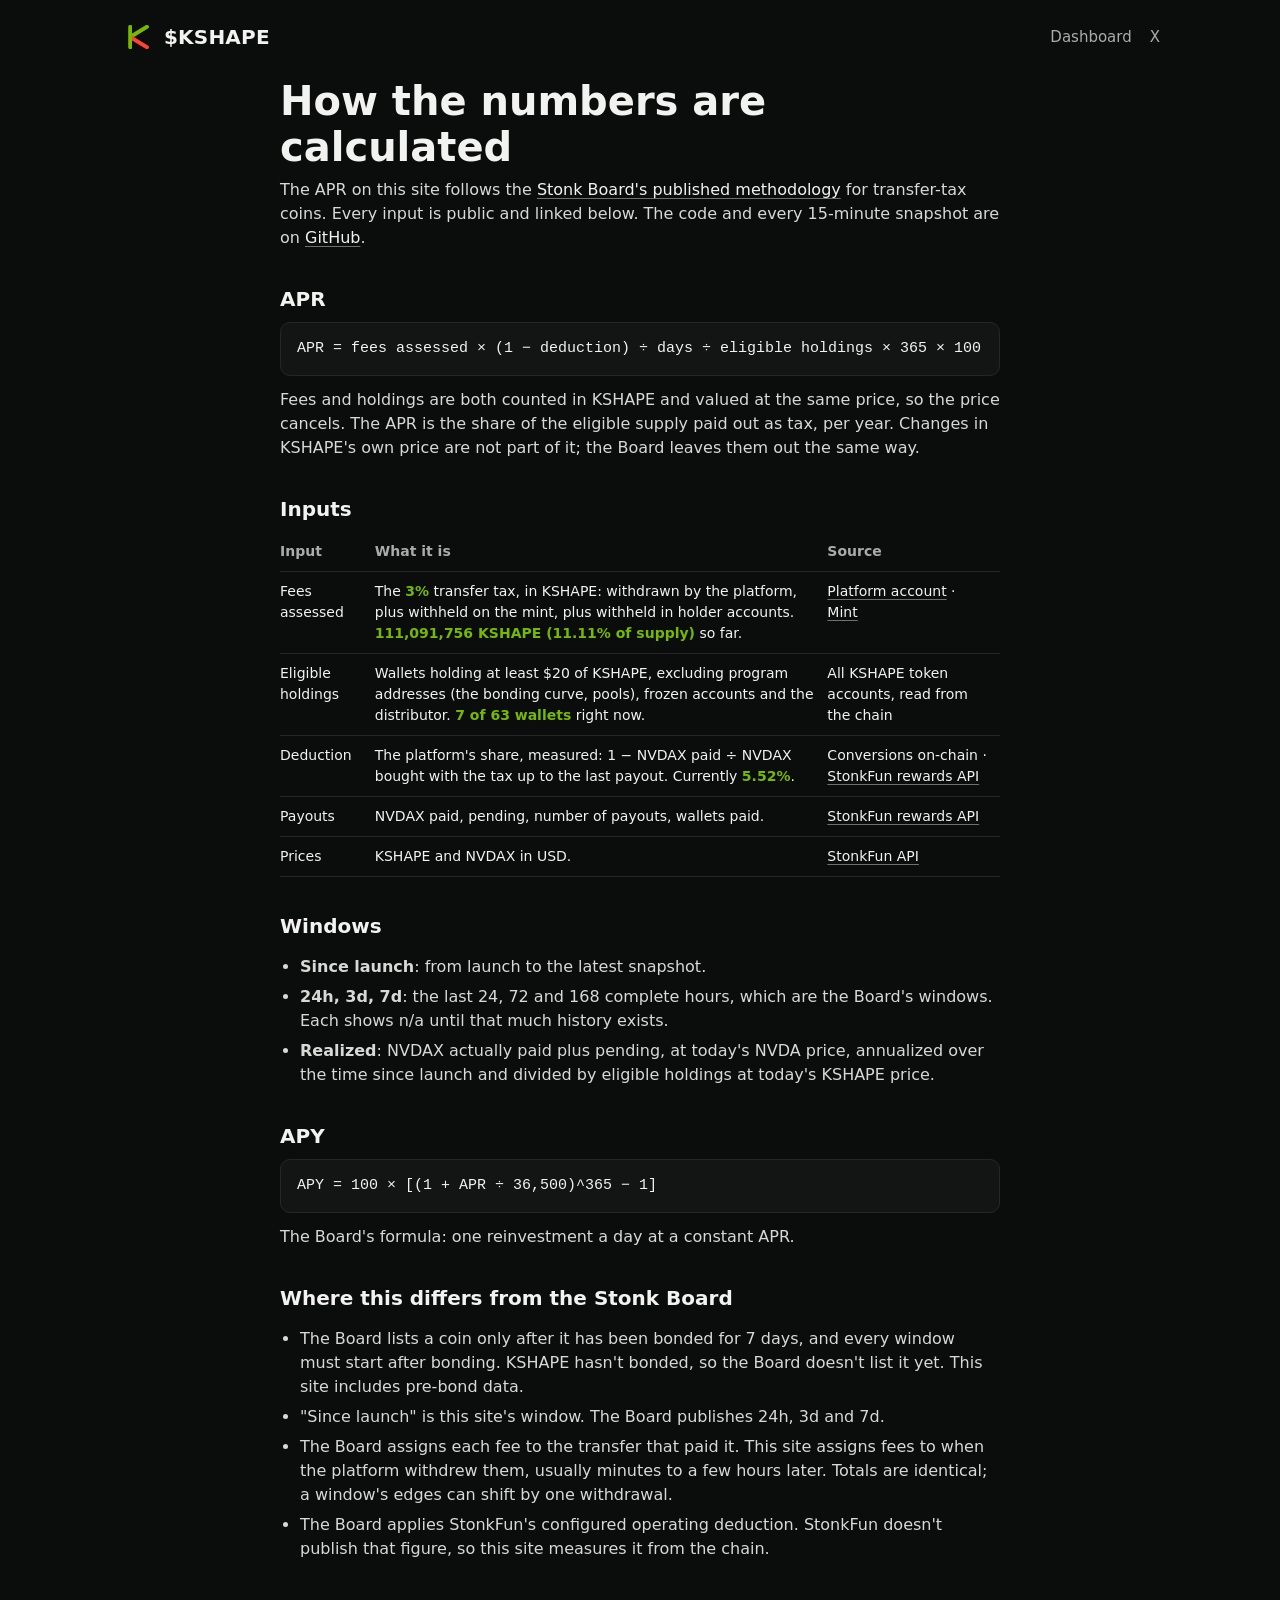
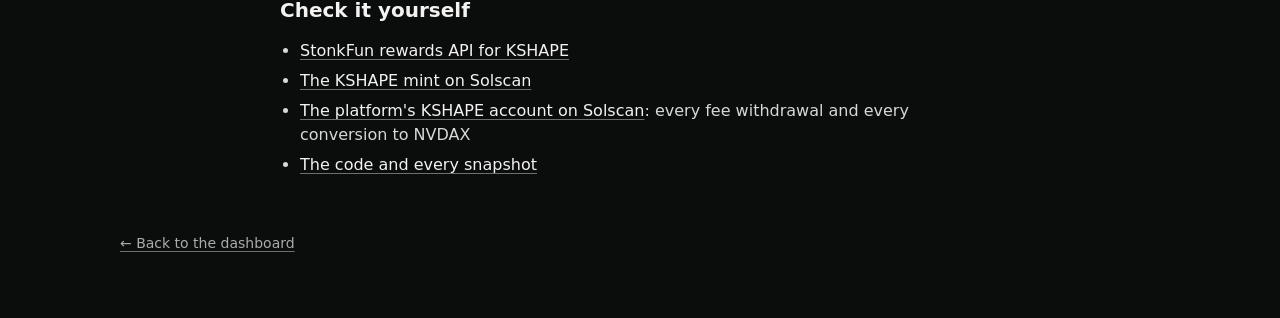
==== web/methodology.html @ 3027d532 "kshape.xyz v1: live NVDAX payouts and APR Dashboard, methodology page, and a 15-minute GitHub Action" ====
<!doctype html>
<html lang="en">
<head>
<meta charset="utf-8">
<meta name="viewport" content="width=device-width, initial-scale=1">
<title>Methodology — $KSHAPE</title>
<meta name="description" content="How kshape.xyz calculates KSHAPE's APR and payouts: the Stonk Board methodology, every input and its source.">
<meta name="theme-color" content="#0b0d0c">
<link rel="icon" href="favicon.png">
<link rel="stylesheet" href="style.css?v=1">
</head>
<body>
<header class="top">
  <a class="brand" href="./"><img src="logo.png" alt="" width="34" height="34"><span>$KSHAPE</span></a>
  <nav><a href="./">Dashboard</a><a href="https://x.com/kshapetoken" rel="noopener">X</a></nav>
</header>
<main class="doc">
  <h1>How the numbers are calculated</h1>
  <p>The APR on this site follows the <a href="https://thestonkboard.com/methodology" rel="noopener">Stonk Board's published methodology</a> for transfer-tax coins. Every input is public and linked below. The code and every 15-minute snapshot are on <a class="repo" href="https://github.com/rxxbt/kshape-site" rel="noopener">GitHub</a>.</p>

  <h2>APR</h2>
  <p class="formula">APR = fees assessed × (1 − deduction) ÷ days ÷ eligible holdings × 365 × 100</p>
  <p>Fees and holdings are both counted in KSHAPE and valued at the same price, so the price cancels. The APR is the share of the eligible supply paid out as tax, per year. Changes in KSHAPE's own price are not part of it; the Board leaves them out the same way.</p>

  <h2>Inputs</h2>
  <table>
    <tr><th>Input</th><th>What it is</th><th>Source</th></tr>
    <tr><td>Fees assessed</td><td>The <span class="live" data-k="tax">3%</span> transfer tax, in KSHAPE: withdrawn by the platform, plus withheld on the mint, plus withheld in holder accounts. <span class="live" data-k="assessed">—</span> so far.</td><td><a class="acct" href="#" rel="noopener">Platform account</a> · <a href="https://solscan.io/token/j9H2npnqabUWksozQL8VmeF5EuAHiHc31bN7LMoyHr7" rel="noopener">Mint</a></td></tr>
    <tr><td>Eligible holdings</td><td>Wallets holding at least $20 of KSHAPE, excluding program addresses (the bonding curve, pools), frozen accounts and the distributor. <span class="live" data-k="elig">—</span> right now.</td><td>All KSHAPE token accounts, read from the chain</td></tr>
    <tr><td>Deduction</td><td>The platform's share, measured: 1 − NVDAX paid ÷ NVDAX bought with the tax up to the last payout. Currently <span class="live" data-k="ded">—</span>.</td><td>Conversions on-chain · <a href="https://www.stonkfun.xyz/api/public/v1/tokens/j9H2npnqabUWksozQL8VmeF5EuAHiHc31bN7LMoyHr7/rewards" rel="noopener">StonkFun rewards API</a></td></tr>
    <tr><td>Payouts</td><td>NVDAX paid, pending, number of payouts, wallets paid.</td><td><a href="https://www.stonkfun.xyz/api/public/v1/tokens/j9H2npnqabUWksozQL8VmeF5EuAHiHc31bN7LMoyHr7/rewards" rel="noopener">StonkFun rewards API</a></td></tr>
    <tr><td>Prices</td><td>KSHAPE and NVDAX in USD.</td><td><a href="https://www.stonkfun.xyz/api/public/v1/tokens/j9H2npnqabUWksozQL8VmeF5EuAHiHc31bN7LMoyHr7" rel="noopener">StonkFun API</a></td></tr>
  </table>

  <h2>Windows</h2>
  <ul>
    <li><b>Since launch</b>: from launch to the latest snapshot.</li>
    <li><b>24h, 3d, 7d</b>: the last 24, 72 and 168 complete hours, which are the Board's windows. Each shows n/a until that much history exists.</li>
    <li><b>Realized</b>: NVDAX actually paid plus pending, at today's NVDA price, annualized over the time since launch and divided by eligible holdings at today's KSHAPE price.</li>
  </ul>

  <h2>APY</h2>
  <p class="formula">APY = 100 × [(1 + APR ÷ 36,500)^365 − 1]</p>
  <p>The Board's formula: one reinvestment a day at a constant APR.</p>

  <h2>Where this differs from the Stonk Board</h2>
  <ul>
    <li>The Board lists a coin only after it has been bonded for 7 days, and every window must start after bonding. KSHAPE hasn't bonded, so the Board doesn't list it yet. This site includes pre-bond data.</li>
    <li>"Since launch" is this site's window. The Board publishes 24h, 3d and 7d.</li>
    <li>The Board assigns each fee to the transfer that paid it. This site assigns fees to when the platform withdrew them, usually minutes to a few hours later. Totals are identical; a window's edges can shift by one withdrawal.</li>
    <li>The Board applies StonkFun's configured operating deduction. StonkFun doesn't publish that figure, so this site measures it from the chain.</li>
  </ul>

  <h2>Check it yourself</h2>
  <ul>
    <li><a href="https://www.stonkfun.xyz/api/public/v1/tokens/j9H2npnqabUWksozQL8VmeF5EuAHiHc31bN7LMoyHr7/rewards" rel="noopener">StonkFun rewards API for KSHAPE</a></li>
    <li><a href="https://solscan.io/token/j9H2npnqabUWksozQL8VmeF5EuAHiHc31bN7LMoyHr7" rel="noopener">The KSHAPE mint on Solscan</a></li>
    <li><a class="acct" href="#" rel="noopener">The platform's KSHAPE account on Solscan</a>: every fee withdrawal and every conversion to NVDAX</li>
    <li><a class="repo" href="https://github.com/rxxbt/kshape-site" rel="noopener">The code and every snapshot</a></li>
  </ul>
</main>
<footer><p><a href="./">← Back to the dashboard</a></p></footer>
<script>
fetch("data/latest.json?t=" + Date.now(), { cache: "no-store" }).then(r => r.json()).then(s => {
  const int = n => Math.round(n).toLocaleString("en-US");
  const set = (k, v) => document.querySelectorAll(`[data-k="${k}"]`).forEach(e => e.textContent = v);
  set("tax", s.token.transfer_fee_bps / 100 + "%");
  set("assessed", int(s.fees.assessed) + " KSHAPE (" + s.fees.pct_of_supply.toFixed(2) + "% of supply)");
  set("elig", `${s.holders.eligible_wallets} of ${s.holders.owners} wallets`);
  set("ded", (s.deduction.measured * 100).toFixed(2) + "%");
  document.querySelectorAll("a.acct").forEach(a => a.href = "https://solscan.io/account/" + s.fees.platform_account);
}).catch(() => {});
</script>
</body>
</html>
---- web/style.css ----
:root {
  --bg: #0b0d0c; --panel: #121513; --line: #232826;
  --text: #f2f2f0; --soft: #a9ada9; --dim: #6c716d;
  --green: #76b900; --red: #ff4136;
  --num: "Arial Black", "Archivo Black", "Helvetica Neue", system-ui, sans-serif;
  --ui: system-ui, -apple-system, "Segoe UI", Roboto, "Helvetica Neue", Arial, sans-serif;
  --mono: ui-monospace, SFMono-Regular, Menlo, Consolas, monospace;
}
* { box-sizing: border-box; }
html { -webkit-text-size-adjust: 100%; }
body { margin: 0; background: var(--bg); color: var(--text); font: 16px/1.5 var(--ui); }
a { color: var(--text); text-decoration-color: var(--dim); text-underline-offset: 3px; }
a:hover { text-decoration-color: var(--green); }
p { margin: 0; }

.top { display: flex; align-items: center; justify-content: space-between; gap: 16px;
  max-width: 1080px; margin: 0 auto; padding: 20px 20px 8px; }
.brand { display: flex; align-items: center; gap: 10px; text-decoration: none;
  font: 900 20px/1 var(--num); letter-spacing: .01em; }
.brand img { border-radius: 50%; }
nav { display: flex; gap: 18px; font-size: 15px; }
nav a { color: var(--soft); text-decoration: none; }
nav a:hover { color: var(--text); }

main { max-width: 1080px; margin: 0 auto; padding: 0 20px 32px; }
.label { color: var(--soft); font-size: 14px; letter-spacing: .02em; }
.sub { color: var(--dim); font-size: 14px; margin-top: 4px; }
.card { background: var(--panel); border: 1px solid var(--line); border-radius: 14px; padding: 20px; }

.ca { display: flex; align-items: center; gap: 10px; margin: 12px 0 28px; padding: 10px 12px;
  border: 1px solid var(--line); border-radius: 10px; }
.ca code { font: 13px var(--mono); color: var(--soft); overflow: hidden; text-overflow: ellipsis;
  white-space: nowrap; flex: 1; min-width: 0; }
.ca button { background: none; border: 1px solid var(--line); color: var(--text); border-radius: 8px;
  padding: 5px 12px; font: 13px var(--ui); cursor: pointer; }
.ca button:hover { border-color: var(--green); }

.hero { margin-bottom: 24px; }
.big { font: 900 clamp(44px, 10vw, 104px)/1.02 var(--num); color: var(--green);
  letter-spacing: -.01em; margin-top: 6px; font-variant-numeric: tabular-nums; }
.hero .sub { font-size: 16px; color: var(--soft); margin-top: 10px; }

.apr { display: grid; grid-template-columns: 1.2fr 2fr; gap: 20px 32px; margin-bottom: 20px; }
.apr-num { font: 900 clamp(36px, 6vw, 64px)/1.05 var(--num); margin-top: 6px; }
.apr-windows { display: grid; grid-template-columns: repeat(4, 1fr); gap: 12px; align-content: center; }
.apr-small { font: 900 clamp(18px, 2.4vw, 26px)/1.2 var(--num); margin-top: 6px; }
.apr-small.na { color: var(--dim); }
.method { grid-column: 1 / -1; color: var(--dim); font-size: 14px;
  border-top: 1px solid var(--line); padding-top: 14px; }
.method a { color: var(--soft); }

.chart-wrap { position: relative; margin-bottom: 20px; }
.chart-head { display: flex; justify-content: space-between; align-items: baseline; gap: 12px;
  flex-wrap: wrap; margin-bottom: 10px; }
.chart svg { display: block; width: 100%; height: auto; }
.chart .grid-line { stroke: var(--line); stroke-width: 1; }
.chart .axis { fill: var(--dim); font: 11px var(--ui); }
.chart .line { fill: none; stroke: var(--green); stroke-width: 2.5; stroke-linejoin: round; }
.chart .area { fill: var(--green); opacity: .08; }
.chart .dot { fill: var(--green); stroke: var(--panel); stroke-width: 2; }
.chart .cursor { stroke: var(--soft); stroke-width: 1; stroke-dasharray: 3 3; }
.tip { position: absolute; pointer-events: auto; background: #1a1e1b; border: 1px solid var(--line);
  border-radius: 8px; padding: 8px 10px; font-size: 13px; line-height: 1.45; white-space: nowrap;
  box-shadow: 0 6px 20px rgba(0,0,0,.4); }
.tip b { font-family: var(--num); font-weight: 900; }
.tip a { color: var(--green); }

.grid { display: grid; grid-template-columns: repeat(3, 1fr); gap: 16px; }
.val { font: 900 22px/1.25 var(--num); margin-top: 6px; overflow-wrap: anywhere; }

footer { max-width: 1080px; margin: 0 auto; padding: 8px 20px 40px; color: var(--dim); font-size: 14px; }
footer p + p { margin-top: 4px; }
footer a { color: var(--soft); }

/* methodology page */
.doc { max-width: 760px; }
.doc h1 { font: 900 clamp(28px, 5vw, 40px)/1.15 var(--num); margin: 16px 0 8px; }
.doc h2 { font: 900 20px/1.3 var(--num); margin: 36px 0 10px; }
.doc p, .doc li { color: #d6d9d5; }
.doc p + p { margin-top: 12px; }
.doc ul { padding-left: 20px; } .doc li + li { margin-top: 6px; }
.doc code { font: 13px var(--mono); background: var(--panel); border: 1px solid var(--line);
  border-radius: 6px; padding: 1px 6px; overflow-wrap: anywhere; }
.doc .formula { font: 15px/1.6 var(--mono); background: var(--panel); border: 1px solid var(--line);
  border-radius: 10px; padding: 14px 16px; overflow-x: auto; color: var(--text); }
.doc table { width: 100%; border-collapse: collapse; font-size: 14px; margin-top: 8px; }
.doc th, .doc td { text-align: left; vertical-align: top; padding: 9px 10px 9px 0;
  border-bottom: 1px solid var(--line); }
.doc th { color: var(--soft); font-weight: 600; }
.doc .live { color: var(--green); font-family: var(--num); font-weight: 900; }

@media (max-width: 760px) {
  .apr { grid-template-columns: 1fr; }
  .apr-windows { grid-template-columns: repeat(2, 1fr); }
  .grid { grid-template-columns: 1fr 1fr; }
  nav { gap: 12px; font-size: 14px; }
}
@media (max-width: 420px) {
  .grid { gap: 10px; }
  .card { padding: 14px; border-radius: 12px; }
  .val { font-size: 17px; }
  .top { padding-top: 16px; }
  .brand { font-size: 18px; }
}
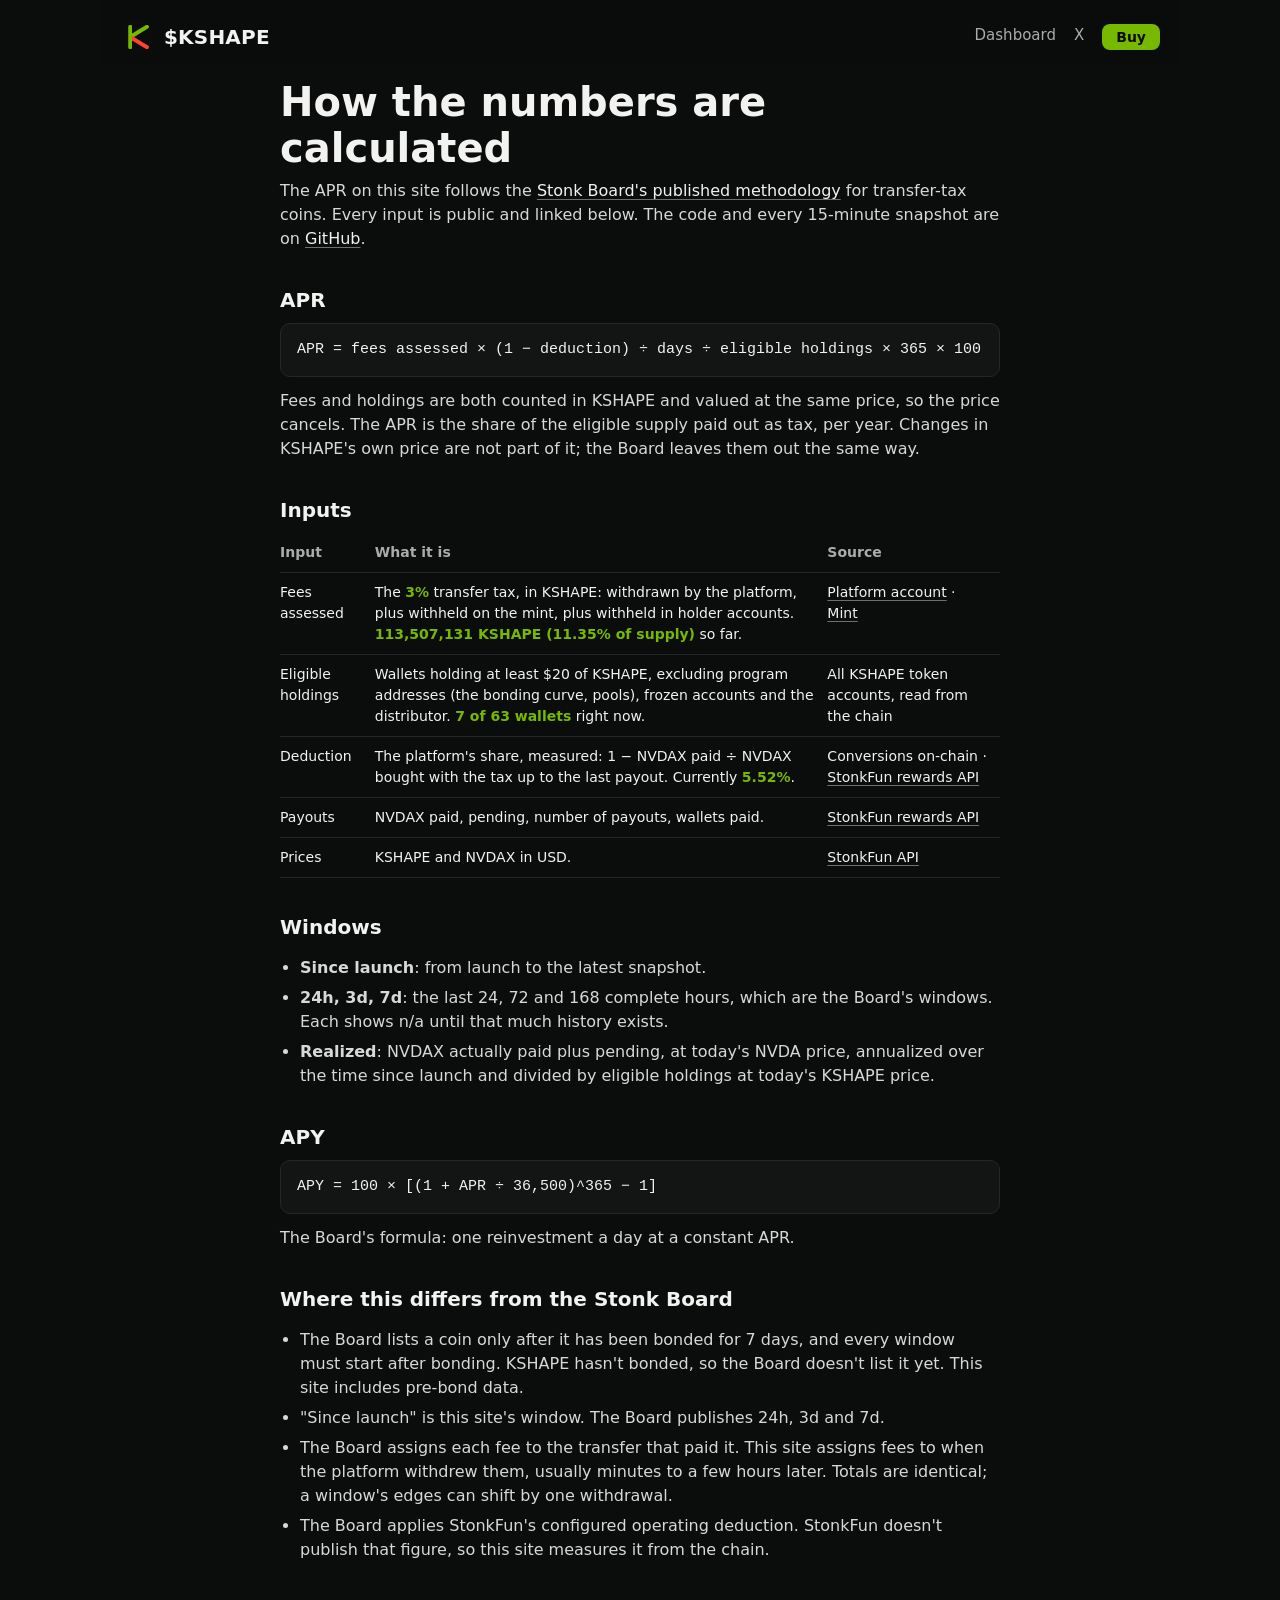
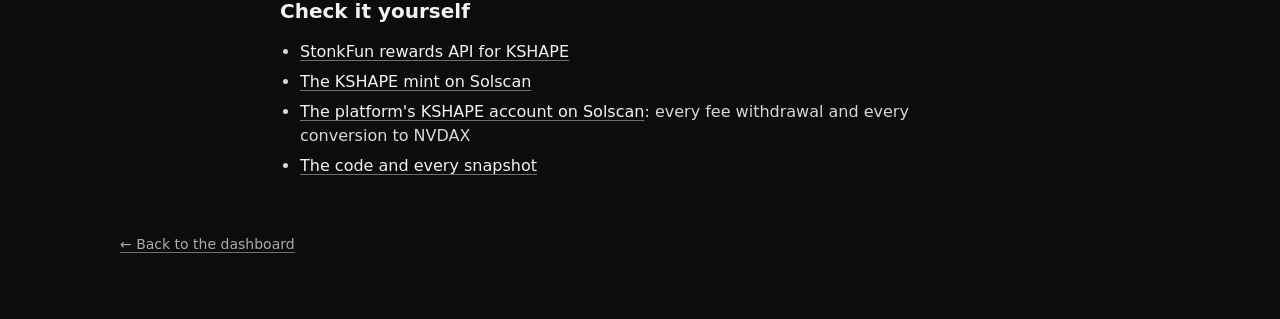
==== commit a7ec9e66: "Add a Jupiter buy button, sticky header, and formatting fixes Jupiter routes SOL -> NVDAX -> KSHAPE " ====
--- a/web/methodology.html
+++ b/web/methodology.html
@@ -12,7 +12,7 @@
 <body>
 <header class="top">
   <a class="brand" href="./"><img src="logo.png" alt="" width="34" height="34"><span>$KSHAPE</span></a>
-  <nav><a href="./">Dashboard</a><a href="https://x.com/kshapetoken" rel="noopener">X</a></nav>
+  <nav><a href="./">Dashboard</a><a href="https://x.com/kshapetoken" rel="noopener">X</a><a class="buy-sm" href="https://jup.ag/swap/SOL-j9H2npnqabUWksozQL8VmeF5EuAHiHc31bN7LMoyHr7" target="_blank" rel="noopener">Buy</a></nav>
 </header>
 <main class="doc">
   <h1>How the numbers are calculated</h1>
--- a/web/style.css
+++ b/web/style.css
@@ -13,7 +13,8 @@
 a:hover { text-decoration-color: var(--green); }
 p { margin: 0; }
 
-.top { display: flex; align-items: center; justify-content: space-between; gap: 16px;
+.top { position: sticky; top: 0; z-index: 20; background: rgba(11, 13, 12, .88);
+  backdrop-filter: blur(10px); border-bottom: 1px solid transparent; display: flex; align-items: center; justify-content: space-between; gap: 16px;
   max-width: 1080px; margin: 0 auto; padding: 20px 20px 8px; }
 .brand { display: flex; align-items: center; gap: 10px; text-decoration: none;
   font: 900 20px/1 var(--num); letter-spacing: .01em; }
@@ -102,3 +103,22 @@
   .top { padding-top: 16px; }
   .brand { font-size: 18px; }
 }
+
+.shares { font: 900 clamp(17px, 2.6vw, 24px)/1.3 var(--num); color: var(--text); margin-top: 8px; }
+.kcard .chart .nvda { fill: none; stroke: var(--green); stroke-width: 2.5; stroke-linejoin: round; }
+.kcard .chart .wage { fill: none; stroke: var(--red); stroke-width: 2.5; stroke-linejoin: round; }
+.kcard .chart .endlab { font: 900 13px var(--num); }
+.ksource { color: var(--dim); font-size: 13px; margin-top: 12px;
+  border-top: 1px solid var(--line); padding-top: 12px; }
+
+/* buy */
+.buy { display: block; margin: 0 0 24px; padding: clamp(18px, 3.4vw, 26px) 24px; border-radius: 16px;
+  background: var(--green); color: #0b0d0c; text-align: center; text-decoration: none;
+  font: 900 clamp(20px, 3.6vw, 30px)/1.1 var(--num); letter-spacing: .01em;
+  box-shadow: 0 10px 30px rgba(118, 185, 0, .16); transition: transform .12s ease, box-shadow .12s ease, filter .12s ease; }
+.buy:hover { filter: brightness(1.07); transform: translateY(-1px); box-shadow: 0 14px 36px rgba(118, 185, 0, .26); }
+.buy:active { transform: translateY(0); }
+.buy span { display: inline-block; margin-left: 6px; }
+.buy-sm { background: var(--green); color: #0b0d0c !important; border-radius: 8px; padding: 6px 14px;
+  font: 900 14px/1 var(--num); text-decoration: none; }
+.buy-sm:hover { filter: brightness(1.07); }
